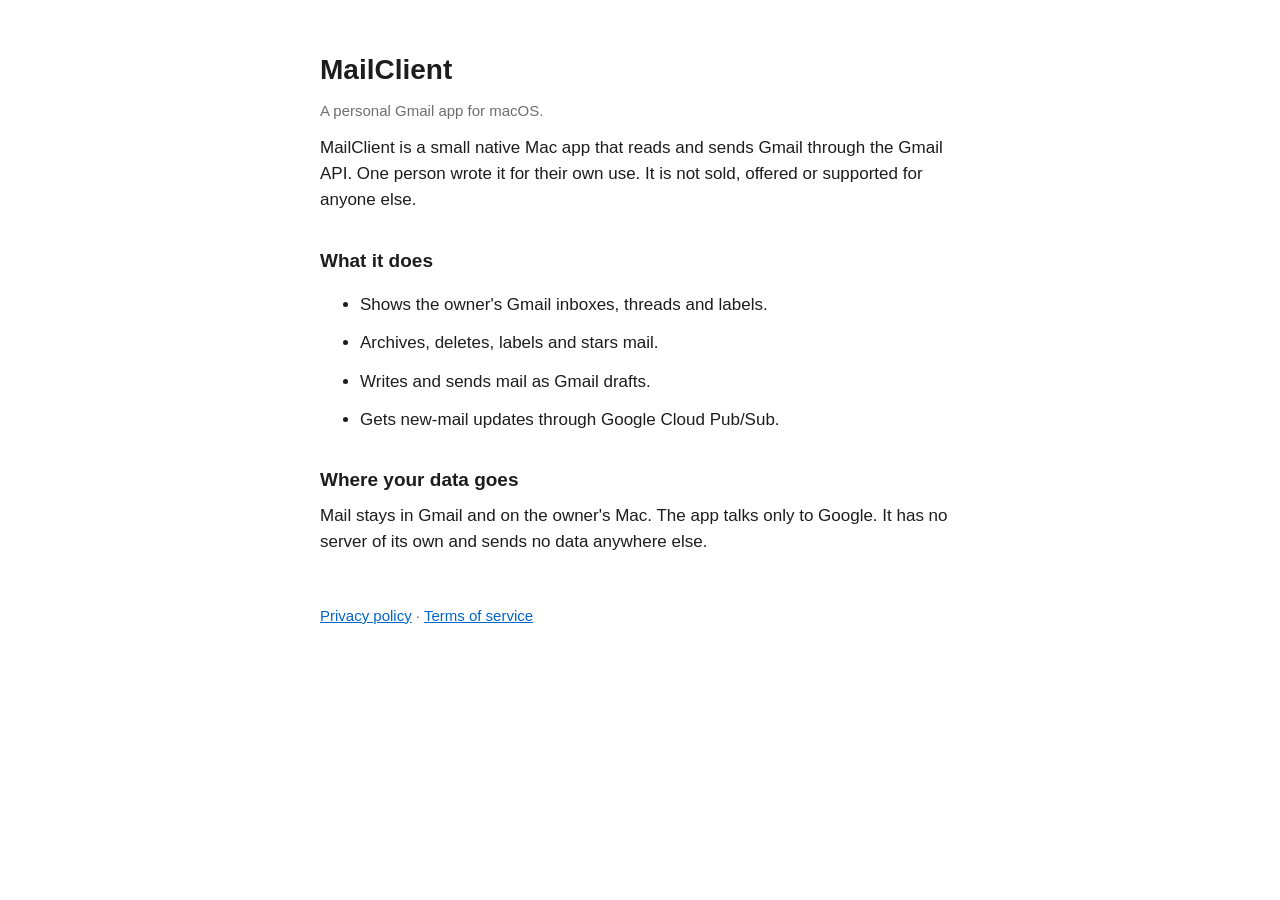
==== index.html @ 3c9c760c "Home, privacy and terms pages for MailClient" ====
<!doctype html>
<html lang="en">
<head>
<meta charset="utf-8">
<meta name="viewport" content="width=device-width, initial-scale=1">
<title>MailClient</title>
<link rel="stylesheet" href="style.css">
</head>
<body>
<main>
<h1>MailClient</h1>
<p class="muted">A personal Gmail app for macOS.</p>

<p>MailClient is a small native Mac app that reads and sends Gmail through the Gmail API. One person wrote it for their own use. It is not sold, offered or supported for anyone else.</p>

<h2>What it does</h2>
<ul>
<li>Shows the owner's Gmail inboxes, threads and labels.</li>
<li>Archives, deletes, labels and stars mail.</li>
<li>Writes and sends mail as Gmail drafts.</li>
<li>Gets new-mail updates through Google Cloud Pub/Sub.</li>
</ul>

<h2>Where your data goes</h2>
<p>Mail stays in Gmail and on the owner's Mac. The app talks only to Google. It has no server of its own and sends no data anywhere else.</p>

<footer>
<a href="privacy.html">Privacy policy</a> · <a href="terms.html">Terms of service</a>
</footer>
</main>
</body>
</html>
---- style.css ----
:root { color-scheme: light dark; --fg: #1d1d1f; --bg: #fff; --muted: #6e6e73; --link: #0066cc; }
@media (prefers-color-scheme: dark) { :root { --fg: #f5f5f7; --bg: #1d1d1f; --muted: #a1a1a6; --link: #4da3ff; } }
body { margin: 0; background: var(--bg); color: var(--fg); font: 17px/1.55 -apple-system, BlinkMacSystemFont, "Helvetica Neue", sans-serif; }
main { max-width: 640px; margin: 0 auto; padding: 48px 16px; }
h1 { font-size: 28px; margin: 0 0 8px; }
h2 { font-size: 19px; margin: 32px 0 8px; }
p, li { margin: 0 0 12px; }
a { color: var(--link); }
.muted, footer { color: var(--muted); font-size: 15px; }
footer { margin-top: 48px; }
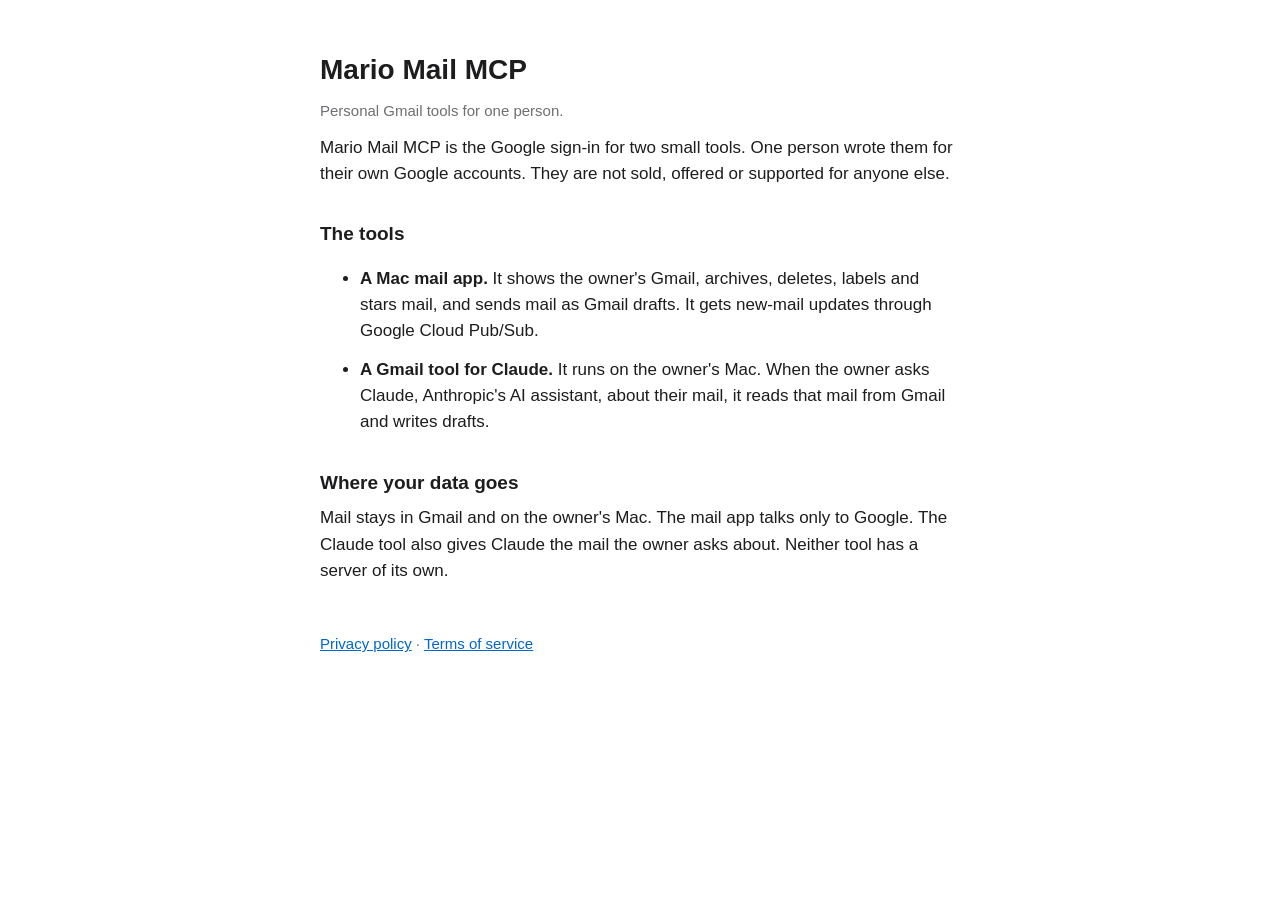
==== commit a05539ed: "Name the pages Mario Mail MCP and cover the Gmail tool for Claude" ====
--- a/index.html
+++ b/index.html
@@ -3,26 +3,24 @@
 <head>
 <meta charset="utf-8">
 <meta name="viewport" content="width=device-width, initial-scale=1">
-<title>MailClient</title>
+<title>Mario Mail MCP</title>
 <link rel="stylesheet" href="style.css">
 </head>
 <body>
 <main>
-<h1>MailClient</h1>
-<p class="muted">A personal Gmail app for macOS.</p>
+<h1>Mario Mail MCP</h1>
+<p class="muted">Personal Gmail tools for one person.</p>
 
-<p>MailClient is a small native Mac app that reads and sends Gmail through the Gmail API. One person wrote it for their own use. It is not sold, offered or supported for anyone else.</p>
+<p>Mario Mail MCP is the Google sign-in for two small tools. One person wrote them for their own Google accounts. They are not sold, offered or supported for anyone else.</p>
 
-<h2>What it does</h2>
+<h2>The tools</h2>
 <ul>
-<li>Shows the owner's Gmail inboxes, threads and labels.</li>
-<li>Archives, deletes, labels and stars mail.</li>
-<li>Writes and sends mail as Gmail drafts.</li>
-<li>Gets new-mail updates through Google Cloud Pub/Sub.</li>
+<li><strong>A Mac mail app.</strong> It shows the owner's Gmail, archives, deletes, labels and stars mail, and sends mail as Gmail drafts. It gets new-mail updates through Google Cloud Pub/Sub.</li>
+<li><strong>A Gmail tool for Claude.</strong> It runs on the owner's Mac. When the owner asks Claude, Anthropic's AI assistant, about their mail, it reads that mail from Gmail and writes drafts.</li>
 </ul>
 
 <h2>Where your data goes</h2>
-<p>Mail stays in Gmail and on the owner's Mac. The app talks only to Google. It has no server of its own and sends no data anywhere else.</p>
+<p>Mail stays in Gmail and on the owner's Mac. The mail app talks only to Google. The Claude tool also gives Claude the mail the owner asks about. Neither tool has a server of its own.</p>
 
 <footer>
 <a href="privacy.html">Privacy policy</a> · <a href="terms.html">Terms of service</a>
